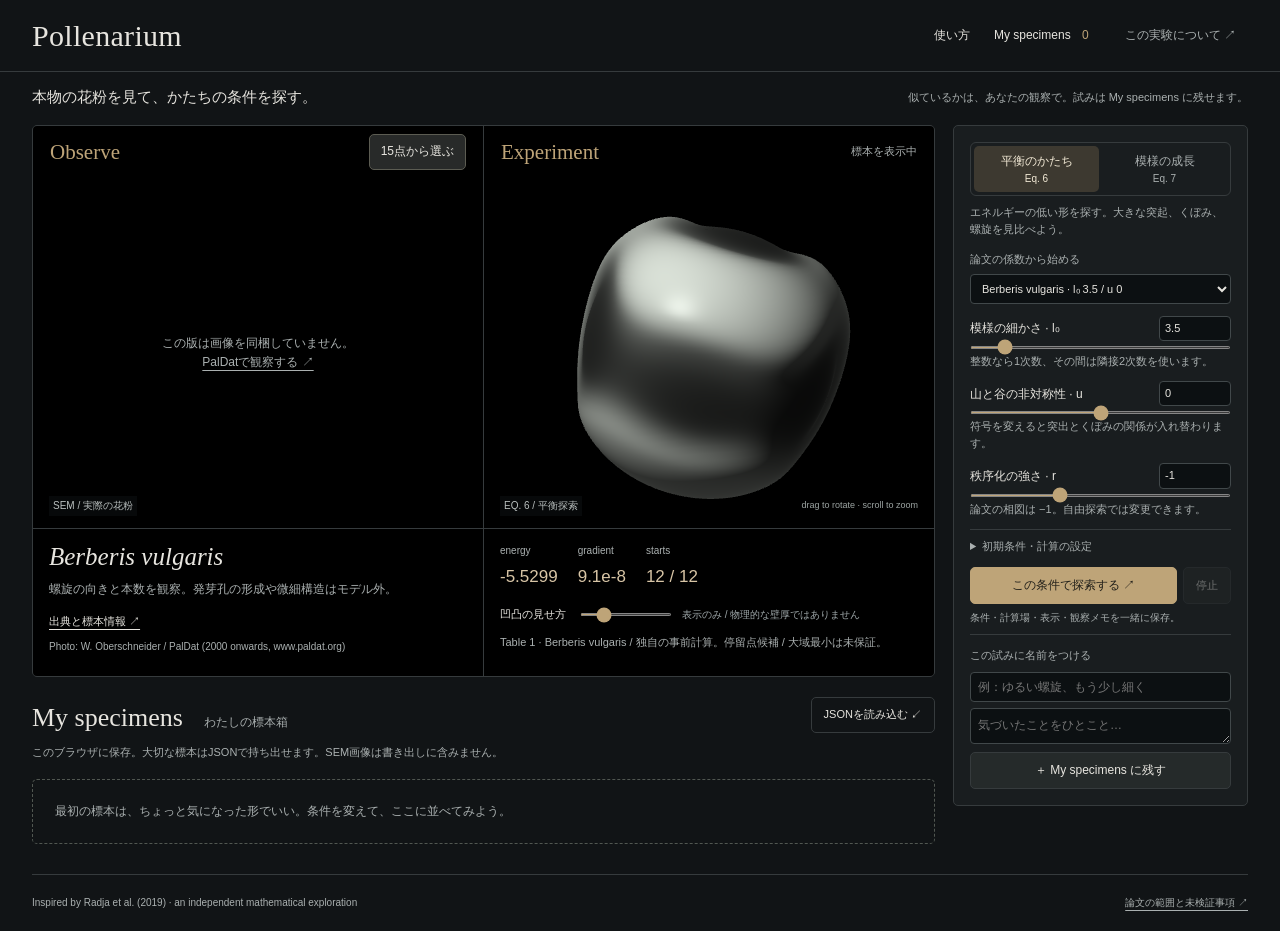
==== app/index.html @ 4a7b5922 "Publish Pollenarium with educational atlas, numerical models, and bilingual guides" ====
<!doctype html><html lang="ja"><head><meta charset="utf-8"><meta name="description" content="Pollenarium: observe pollen, explore mathematical patterns, and save your own specimen collection. 無料の花粉形態形成実験室。"><meta name="viewport" content="width=device-width,initial-scale=1"><title>Pollenarium — pollen experiments</title><link rel="stylesheet" href="style.css"></head><body>
<header><a class="brand" href="./">Pollenarium</a><nav><a href="https://github.com/gyroid-eth/pollenarium/blob/main/docs/user-guide.ja.md" target="_blank" rel="noreferrer">使い方</a><a href="#cabinet">My specimens <span id="count">0</span></a><button class="text-button" id="about-button">この実験について ↗</button></nav></header>
<main><section class="intro"><h1>本物の花粉を見て、かたちの条件を探す。</h1><p>似ているかは、あなたの観察で。試みは My specimens に残せます。</p></section>
<div class="studio-layout"><div class="specimen-area"><section class="workbench"><div class="observation"><div class="panel-top"><span class="eyebrow panel-title">Observe</span><select id="reference" aria-label="観察する花粉" hidden></select><button id="open-atlas" class="atlas-launch" aria-haspopup="dialog" aria-controls="reference-atlas" aria-expanded="false" disabled>標本を選ぶ</button></div><div class="sem-stage"><img id="sem" alt=""><div id="media-missing" hidden>この版は画像を同梱していません。<br><a id="missing-link" target="_blank" rel="noreferrer">PalDatで観察する ↗</a></div><span class="stage-tag">SEM / 実際の花粉</span></div><div class="reference-foot"><h2 id="species"></h2><p id="focus"></p><a id="source" target="_blank" rel="noreferrer">出典と標本情報 ↗</a><small id="credit"></small></div></div>
<div class="creation"><div class="panel-top"><span class="eyebrow panel-title">Experiment</span><span id="status" role="status" aria-live="polite">準備中</span></div><div class="canvas-stage"><canvas id="specimen" aria-label="計算した球面模様。ドラッグで回転できます"></canvas><span class="stage-tag" id="model-tag">EQ. 6 / 平衡探索</span><span class="gesture">drag to rotate · scroll to zoom</span></div><div class="result-foot"><div class="metrics" id="metrics"></div><div class="view-control"><label>凹凸の見せ方 <input id="relief" type="range" min="0" max="0.28" step="0.01" value="0.18"></label><span>表示のみ / 物理的な壁厚ではありません</span></div><p id="result-note"></p></div></div>
</section>
<section id="cabinet"><div class="section-heading"><div><h2>My specimens <span>わたしの標本箱</span></h2></div><label class="import-button">JSONを読み込む ↙<input type="file" id="import" accept="application/json,.json" hidden></label></div><p class="cabinet-note">このブラウザに保存。大切な標本はJSONで持ち出せます。SEM画像は書き出しに含みません。</p><div id="records" class="records"></div></section>
</div><aside class="controls"><div class="tabs" role="group" aria-label="計算モデル"><button id="mode-equilibrium" class="selected">平衡のかたち <small>Eq. 6</small></button><button id="mode-dynamics">模様の成長 <small>Eq. 7</small></button></div><p id="mode-description"></p><label class="preset-label">論文の係数から始める<select id="preset"></select></label><div id="basic-controls"></div><details id="advanced"><summary>初期条件・計算の設定</summary><div id="advanced-controls"></div></details><div class="run-row"><button class="primary" id="run">この条件で探索する ↗</button><button id="pause" disabled>停止</button></div><button id="continue" class="wide" hidden>保存時刻から計算を続ける</button><p class="hint" id="draft-note"></p><div class="save-form"><label for="title">この試みに名前をつける</label><input id="title" placeholder="例：ゆるい螺旋、もう少し細く"><textarea id="observation" rows="2" placeholder="気づいたことをひとこと…" aria-label="観察メモ"></textarea><button id="save" class="wide" disabled>＋ My specimens に残す</button></div></aside></div>
<footer><span>Inspired by Radja et al. (2019) · an independent mathematical exploration</span><a href="https://github.com/gyroid-eth/pollenarium/blob/main/COVERAGE.md">論文の範囲と未検証事項 ↗</a></footer></main>
<dialog id="about"><button id="close-about" class="close">閉じる ×</button><h2>模様から、仕組みを考える。</h2><p>このアプリはRadjaらの球面上のモデルを独自に計算する教育用の実験室です。見た目の一致から生物の物性値を同定するものではありません。採点はありません。</p><p><b>Eq. 6</b> は単一／隣接する球面調和次数に制限したエネルギーの多始点探索。著者の焼きなまし法とは異なり、大域最小を保証しません。保存した形と条件を復元し、再探索できます。</p><p><b>Eq. 7</b> は保存的な時間発展。著者のFiPy法とは異なる球面スペクトル法・4次時間積分と帯域制限した初期雑音を使います。旧方式の保存標本は、その方式のまま続行します。保存した全係数・時刻・刻みから数値計算を続行できます。</p><p>SEMにはモデル外の発芽孔、壁の層、微細構造も写っています。球体の陰影・凹凸は計算場の図示で、電子顕微鏡像や壁厚の予測ではありません。</p><p><a href="https://github.com/gyroid-eth/pollenarium/blob/main/MODEL.md">モデルと計算の詳細</a> · <a href="https://github.com/gyroid-eth/pollenarium/blob/main/COVERAGE.md">到達範囲</a> · <a href="https://github.com/gyroid-eth/pollenarium/blob/main/references/PALDAT_RIGHTS.md">画像の権利</a></p><p>PalDatの画像はAutPalの著作物です。撮影者を各画像に表示し、教育・非商用利用の条件で参照しています。コードのライセンスとは別です。</p><p><a href="https://doi.org/10.1016/j.cell.2019.01.014" target="_blank" rel="noreferrer">Radja et al. Cell (2019) ↗</a></p></dialog>
<dialog id="reference-atlas" class="atlas-dialog" aria-labelledby="atlas-title" aria-describedby="atlas-description">
  <div class="atlas-header"><div><h2 id="atlas-title">どのかたちから、始める？</h2><p id="atlas-description">観察する花粉を選ぶ。計算中の条件と結果はそのまま。</p></div><label class="atlas-search-label"><span class="sr-only">学名で探す</span><input id="atlas-search" type="search" placeholder="学名で探す" autocomplete="off"></label><button id="close-atlas" class="atlas-close">実験へ戻る</button></div>
  <div class="atlas-toolbar"><div id="atlas-filters" class="shape-filters" role="group" aria-label="見た目で絞り込む"></div><span id="atlas-count" role="status" aria-live="polite"></span></div>
  <ul id="atlas-grid" class="taxon-grid" aria-label="観察標本"></ul>
  <p id="atlas-empty" class="atlas-empty" hidden>一致する標本がありません。学名を短くするか、「すべて」を選んでください。</p>
  <p class="atlas-foot">見た目で探すための分類です。孔や溝には発芽口も含みます。写真ごとに倍率が異なります。<br>各写真：撮影者 / PalDat (2000 onwards, www.paldat.org)。<a href="https://github.com/gyroid-eth/pollenarium/blob/main/references/PALDAT_RIGHTS.md" target="_blank" rel="noreferrer">画像の出典と利用条件</a></p>
</dialog>
<div id="toast" role="status"></div><script type="module" src="main.mjs"></script></body></html>
---- app/style.css ----
:root{color-scheme:dark;--bg:#111416;--panel:#191d1f;--line:#363b3d;--ink:#e7e5df;--muted:#aab0b0;--accent:#bea478;--serif:'Iowan Old Style',Palatino,serif;--sans:'Avenir Next','Hiragino Kaku Gothic ProN',sans-serif}
*{box-sizing:border-box}
[hidden]{display:none!important}
html{scroll-behavior:smooth}
body{margin:0;background:var(--bg);color:var(--ink);font:14px/1.6 var(--sans)}
button,input,select,textarea{font:inherit}
button,a,input,select,textarea,summary{touch-action:manipulation}
button,a,summary,.import-button{cursor:pointer}
a{color:inherit;text-underline-offset:4px}
button{border:1px solid var(--line);border-radius:5px;color:var(--ink);background:#252a2a;padding:8px 12px}
button:hover{border-color:var(--accent)}
button:disabled{opacity:.42;cursor:default}
:where(button,a,input,select,textarea,summary):focus-visible{outline:2px solid var(--accent);outline-offset:3px}
select,input[type=number],input[type=text],input[type=search],input:not([type]),textarea{background:#0c1012;border:1px solid #41484a;border-radius:4px;color:var(--ink);padding:7px;max-width:100%}
input[type=range]{accent-color:var(--accent);height:3px}
.sr-only{position:absolute;width:1px;height:1px;padding:0;margin:-1px;overflow:hidden;clip:rect(0,0,0,0);white-space:nowrap;border:0}
header{height:72px;padding:0 32px;display:flex;justify-content:space-between;align-items:center;border-bottom:1px solid var(--line)}
.brand{font:30px var(--serif);letter-spacing:.3px;text-decoration:none}
nav{display:flex;align-items:center;gap:24px;font-size:12px}
nav a{text-decoration:none}
nav span{color:var(--accent);margin-left:8px}
.text-button{background:none;border:0;color:var(--muted)}
main{max-width:1800px;margin:auto;padding:0 32px}
.intro{display:flex;justify-content:space-between;align-items:center;gap:24px;padding:16px 0 18px}
h1{font:15px var(--sans);margin:0}
.intro>p{color:var(--muted);font-size:11px;line-height:1.65;margin:0}
h2{font-size:22px;font-weight:400;margin:0}
.studio-layout{display:grid;grid-template-columns:minmax(0,1fr) 295px;gap:18px;align-items:start}
.specimen-area{min-width:0}
.workbench{display:grid;grid-template-columns:minmax(0,1fr) minmax(0,1fr);gap:1px;border:1px solid var(--line);background:var(--line);border-radius:5px;overflow:hidden}
.observation,.creation{background:#000;min-width:0}
.panel-top{height:52px;padding:13px 17px;display:flex;justify-content:space-between;align-items:center;gap:12px}
.panel-title{font:21px var(--serif);color:var(--accent)}
#status{font-size:11px;color:var(--muted)}
.sem-stage,.canvas-stage{height:350px;position:relative;display:flex;align-items:center;justify-content:center;background:#000}
.sem-stage img{width:100%;height:100%;object-fit:contain}
.stage-tag{position:absolute;left:16px;bottom:12px;font-size:10px;color:#bac0bf;background:#090b0cd9;padding:2px 4px;pointer-events:none}
canvas{width:100%;height:100%;display:block;touch-action:none}
.gesture{position:absolute;right:16px;bottom:16px;color:#9ca4a2;font-size:9px;pointer-events:none}
.reference-foot,.result-foot{padding:14px 16px;border-top:1px solid var(--line);min-height:148px}
.reference-foot h2{font:italic 25px var(--serif)}
.reference-foot p{font-size:12px;line-height:1.65;color:var(--muted);margin:9px 0}
.reference-foot a{font-size:11px}
.reference-foot small{display:block;font-size:10px;color:var(--muted);margin-top:8px}
.metrics{display:flex;flex-wrap:wrap;gap:20px;margin-bottom:16px}
.metric small{display:block;font-size:10px;color:var(--muted);margin-bottom:4px;text-transform:lowercase}
.metric strong{font-size:17px;font-variant-numeric:tabular-nums;color:#d8c5a6;font-weight:400}
.view-control{font-size:11px;display:flex;flex-wrap:wrap;align-items:center;gap:8px}
.view-control label{display:flex;align-items:center;gap:12px}
.view-control input{width:92px}
.view-control span{color:#9ea7a9;font-size:10px}
.result-foot p{font-size:11px;line-height:1.6;color:var(--muted);margin:10px 0 0}
.controls{background:var(--panel);padding:16px;border:1px solid var(--line);border-radius:5px;min-width:0;line-height:1.55}
.tabs{display:flex;border:1px solid var(--line);border-radius:6px;padding:3px;gap:3px}
.tabs button{font-size:12px;flex:1;border:0;background:none;padding:6px 2px;color:var(--muted)}
.tabs small{display:block;font-size:10px}
.tabs .selected{background:#3d3930;color:#f3ead6}
.controls>p{font-size:11px;color:var(--muted);margin:8px 0 10px}
.preset-label{font-size:11px;color:var(--muted)}
.preset-label select{display:block;width:100%;margin:4px 0 10px;font-size:11px}
.control{margin:12px 0}
.control-top{display:flex;align-items:center;justify-content:space-between;gap:10px}
.control label{font-size:12px}
.control input[type=number]{width:72px;font-size:11px;font-variant-numeric:tabular-nums;padding:3px 5px}
.control small{display:block;color:var(--muted);font-size:11px;line-height:1.5;margin-top:4px}
.control input[type=range]{width:100%;display:block;margin:5px 0 0}
details{border-top:1px solid var(--line);margin-top:12px;padding-top:8px}
summary{font-size:11px;color:var(--muted)}
.run-row{display:flex;gap:6px;margin-top:12px}
.primary{background:var(--accent);color:#22201a;border-color:var(--accent);flex:1;font-size:12px}
.run-row>button:last-child{font-size:11px}
.wide{width:100%;font-size:12px;margin-top:8px}
.controls .hint{min-height:14px;font-size:10px;margin:6px 0;color:var(--muted)}
.save-form{border-top:1px solid var(--line);margin-top:9px;padding-top:9px}
.save-form label{font-size:11px;color:var(--muted)}
.save-form input,.save-form textarea{display:block;width:100%;font-size:12px;margin-top:6px;resize:vertical}
.save-form input{padding:5px 7px}
.save-form textarea{height:36px;min-height:36px}
#cabinet{padding:20px 0 24px;scroll-margin-top:18px}
.section-heading{display:flex;align-items:end;justify-content:space-between;gap:12px}
.section-heading h2{font:26px var(--serif)}
.section-heading h2 span{font:12px var(--sans);color:var(--muted);margin-left:15px}
.import-button{font-size:11px;border:1px solid var(--line);border-radius:5px;padding:8px 12px}
.import-button:focus-within{outline:2px solid var(--accent);outline-offset:3px}
.cabinet-note{font-size:11px;line-height:1.65;color:var(--muted);margin:10px 0 18px}
.records{display:flex;gap:14px;overflow:auto;padding-bottom:6px}
.empty{border:1px dashed #515751;border-radius:5px;width:100%;padding:22px;color:var(--muted);font-size:12px}
.card{flex:0 0 210px;border:1px solid var(--line);border-radius:4px;overflow:hidden;background:var(--panel)}
.card img{width:100%;height:110px;object-fit:contain;background:#000;display:block}
.card-body{padding:12px}
.card h3{font-size:13px;font-weight:500;margin:0 0 6px;overflow-wrap:anywhere}
.card p{font-size:10px;color:var(--muted);margin:3px 0}
.card .observation-note{font-size:11px;line-height:1.6;white-space:pre-wrap}
.card-actions{display:flex;gap:5px;margin-top:10px}
.card-actions button{font-size:11px;padding:5px 8px}
.card .restore{background:#39362e}
footer{border-top:1px solid var(--line);padding:20px 0;display:flex;justify-content:space-between;gap:16px;color:var(--muted);font-size:10px}
dialog{background:#15181a;color:var(--ink);border:1px solid #626460;border-radius:8px;max-width:660px;padding:35px;line-height:1.9}
dialog::backdrop{background:#000b}
dialog p{font-size:13px;color:var(--muted)}
.close{float:right;font-size:11px}
#toast{position:fixed;bottom:24px;left:50%;transform:translateX(-50%);background:#e4d6bb;color:#25221c;border-radius:6px;padding:12px 20px;box-shadow:0 4px 30px #0006;display:none;font-size:12px;z-index:5}
#media-missing{color:var(--muted);text-align:center;font-size:12px}
.error{color:#ebb5a8!important}

/* A reference atlas opens independently from the running experiment. */
.atlas-launch{font-size:12px;background:#282a29;border-color:#5c5c52;padding:7px 11px}
.atlas-dialog{max-width:none;width:min(1380px,calc(100vw - 56px));height:min(875px,calc(100dvh - 48px));padding:26px 30px;overflow:auto;overscroll-behavior:contain}
.atlas-header{display:flex;align-items:center;gap:25px}
.atlas-header>div{flex:1}
.atlas-header h2{font:32px/1.35 var(--serif)}
.atlas-header p{font-size:12px;line-height:1.6;margin:6px 0 0}
.atlas-search-label{width:260px}
#atlas-search{width:100%;font-size:12px;padding:9px 10px}
.atlas-close{font-size:12px;white-space:nowrap}
.atlas-toolbar{display:flex;align-items:center;justify-content:space-between;gap:16px;margin:18px 0 20px}
.shape-filters{display:flex;flex-wrap:wrap;gap:8px}
.shape-filters button{font-size:11px;padding:5px 9px;border-radius:14px;background:transparent}
.shape-filters button[aria-pressed=true]{border-color:var(--accent);background:#39352d;color:#eedfc3}
#atlas-count{font-size:11px;white-space:nowrap;color:var(--muted)}
.taxon-grid{list-style:none;margin:0;padding:0;display:grid;grid-template-columns:repeat(5,minmax(0,1fr));gap:12px 18px;align-content:start}
.taxon-grid>li{min-width:0}
.taxon{width:100%;height:100%;padding:0;border:1px solid transparent;border-bottom-color:var(--line);background:transparent;text-align:left;border-radius:3px;overflow:hidden}
.taxon[aria-pressed=true]{border:1px solid var(--accent);background:#272621}
.taxon:hover{border-color:#8d806b}
.taxon-media{height:140px;display:flex;align-items:center;justify-content:center;background:#000}
.taxon img{display:block;width:100%;height:100%;object-fit:contain}
.taxon-missing{font-size:11px;color:var(--muted)}
.taxon strong{font:italic 17px/1.25 var(--serif);display:block;padding:7px 8px 0}
.taxon small{font-size:10px;line-height:1.4;color:var(--muted);display:block;padding:3px 8px 7px}
.atlas-foot{font-size:11px;line-height:1.65;margin:16px 0 0}
.atlas-empty{padding:35px 0}
@media(max-width:1100px){
  main{padding:0 24px}.studio-layout{display:flex;flex-direction:column;gap:18px}.specimen-area{display:contents}
  .workbench{width:100%;order:0}.controls{width:100%;order:1;padding:18px}#cabinet{width:100%;order:2;padding-top:8px}
  .sem-stage,.canvas-stage{height:330px}.atlas-header{flex-wrap:wrap;gap:16px}.atlas-header>div{flex:1 1 50%}.atlas-search-label{width:220px}
  .taxon-grid{grid-template-columns:repeat(3,minmax(0,1fr))}.taxon-media{height:130px}
}
@media(max-width:650px){
  header{height:65px;padding:0 14px}.brand{font-size:26px}nav{gap:0}nav .text-button{display:none}main{padding:0 14px}
  .intro{display:block;padding:14px 0}.intro>p{margin-top:7px}.workbench{grid-template-columns:1fr}
  .sem-stage,.canvas-stage{height:320px}.reference-foot,.result-foot{min-height:0}.panel-top{padding:14px}.panel-title{font-size:20px}.gesture{font-size:8px}
  .section-heading h2{font-size:23px}.section-heading h2 span{display:block;margin:5px 0 0}.section-heading{gap:10px}
  footer{display:block}footer a{display:block;margin-top:8px}.atlas-dialog{width:calc(100vw - 20px);height:calc(100dvh - 20px);padding:18px}
  .atlas-header{display:grid;grid-template-columns:minmax(0,1fr) auto;gap:12px}.atlas-header>div{grid-column:1/-1}.atlas-header h2{font-size:26px}
  .atlas-search-label{width:100%;min-width:0}.atlas-close{font-size:11px;padding:9px 10px}.atlas-toolbar{align-items:start;margin:16px 0}
  .shape-filters{gap:5px}#atlas-count{font-size:10px}.taxon-grid{grid-template-columns:repeat(2,minmax(0,1fr));gap:12px 8px}
  .taxon-media{height:105px}.taxon strong{font-size:15px}.atlas-foot{font-size:10px}
}
@media(prefers-reduced-motion:reduce){html{scroll-behavior:auto}}

@media(max-width:650px){header nav{gap:10px}}
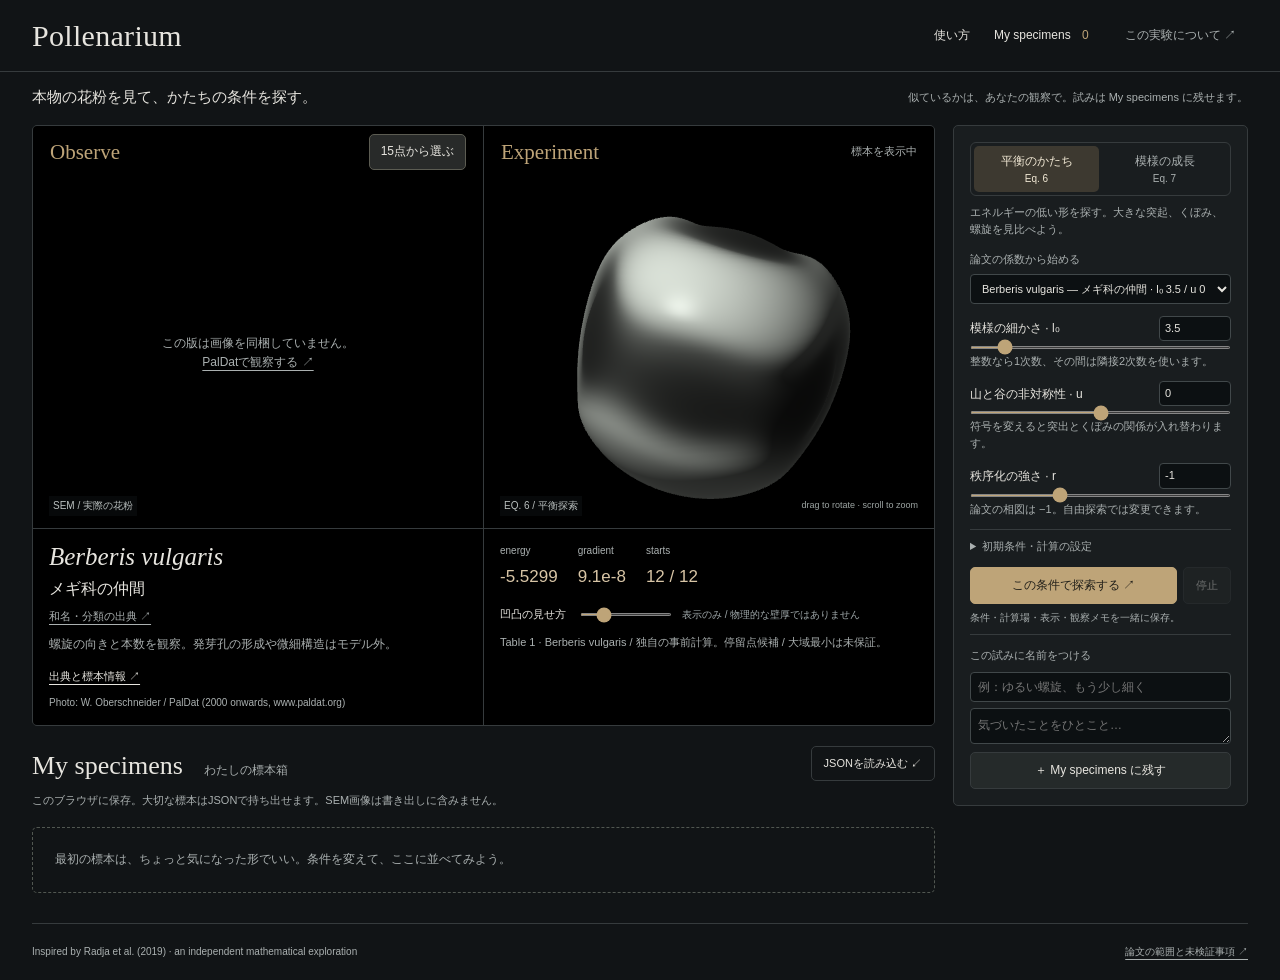
==== commit 143b9a5b: "Add Japanese specimen names and taxonomic group labels" ====
--- a/app/index.html
+++ b/app/index.html
@@ -1,7 +1,7 @@
 <!doctype html><html lang="ja"><head><meta charset="utf-8"><meta name="description" content="Pollenarium: observe pollen, explore mathematical patterns, and save your own specimen collection. 無料の花粉形態形成実験室。"><meta name="viewport" content="width=device-width,initial-scale=1"><title>Pollenarium — pollen experiments</title><link rel="stylesheet" href="style.css"></head><body>
 <header><a class="brand" href="./">Pollenarium</a><nav><a href="https://github.com/gyroid-eth/pollenarium/blob/main/docs/user-guide.ja.md" target="_blank" rel="noreferrer">使い方</a><a href="#cabinet">My specimens <span id="count">0</span></a><button class="text-button" id="about-button">この実験について ↗</button></nav></header>
 <main><section class="intro"><h1>本物の花粉を見て、かたちの条件を探す。</h1><p>似ているかは、あなたの観察で。試みは My specimens に残せます。</p></section>
-<div class="studio-layout"><div class="specimen-area"><section class="workbench"><div class="observation"><div class="panel-top"><span class="eyebrow panel-title">Observe</span><select id="reference" aria-label="観察する花粉" hidden></select><button id="open-atlas" class="atlas-launch" aria-haspopup="dialog" aria-controls="reference-atlas" aria-expanded="false" disabled>標本を選ぶ</button></div><div class="sem-stage"><img id="sem" alt=""><div id="media-missing" hidden>この版は画像を同梱していません。<br><a id="missing-link" target="_blank" rel="noreferrer">PalDatで観察する ↗</a></div><span class="stage-tag">SEM / 実際の花粉</span></div><div class="reference-foot"><h2 id="species"></h2><p id="focus"></p><a id="source" target="_blank" rel="noreferrer">出典と標本情報 ↗</a><small id="credit"></small></div></div>
+<div class="studio-layout"><div class="specimen-area"><section class="workbench"><div class="observation"><div class="panel-top"><span class="eyebrow panel-title">Observe</span><select id="reference" aria-label="観察する花粉" hidden></select><button id="open-atlas" class="atlas-launch" aria-haspopup="dialog" aria-controls="reference-atlas" aria-expanded="false" disabled>標本を選ぶ</button></div><div class="sem-stage"><img id="sem" alt=""><div id="media-missing" hidden>この版は画像を同梱していません。<br><a id="missing-link" target="_blank" rel="noreferrer">PalDatで観察する ↗</a></div><span class="stage-tag">SEM / 実際の花粉</span></div><div class="reference-foot"><h2 id="species"></h2><p id="species-ja" class="species-ja"></p><p id="species-group" class="species-group"></p><a id="name-source" class="name-source" href="../references/japanese-names.json" target="_blank" rel="noreferrer">和名・分類の出典 ↗</a><p id="focus"></p><a id="source" target="_blank" rel="noreferrer">出典と標本情報 ↗</a><small id="credit"></small></div></div>
 <div class="creation"><div class="panel-top"><span class="eyebrow panel-title">Experiment</span><span id="status" role="status" aria-live="polite">準備中</span></div><div class="canvas-stage"><canvas id="specimen" aria-label="計算した球面模様。ドラッグで回転できます"></canvas><span class="stage-tag" id="model-tag">EQ. 6 / 平衡探索</span><span class="gesture">drag to rotate · scroll to zoom</span></div><div class="result-foot"><div class="metrics" id="metrics"></div><div class="view-control"><label>凹凸の見せ方 <input id="relief" type="range" min="0" max="0.28" step="0.01" value="0.18"></label><span>表示のみ / 物理的な壁厚ではありません</span></div><p id="result-note"></p></div></div>
 </section>
 <section id="cabinet"><div class="section-heading"><div><h2>My specimens <span>わたしの標本箱</span></h2></div><label class="import-button">JSONを読み込む ↙<input type="file" id="import" accept="application/json,.json" hidden></label></div><p class="cabinet-note">このブラウザに保存。大切な標本はJSONで持ち出せます。SEM画像は書き出しに含みません。</p><div id="records" class="records"></div></section>
@@ -9,7 +9,7 @@
 <footer><span>Inspired by Radja et al. (2019) · an independent mathematical exploration</span><a href="https://github.com/gyroid-eth/pollenarium/blob/main/COVERAGE.md">論文の範囲と未検証事項 ↗</a></footer></main>
 <dialog id="about"><button id="close-about" class="close">閉じる ×</button><h2>模様から、仕組みを考える。</h2><p>このアプリはRadjaらの球面上のモデルを独自に計算する教育用の実験室です。見た目の一致から生物の物性値を同定するものではありません。採点はありません。</p><p><b>Eq. 6</b> は単一／隣接する球面調和次数に制限したエネルギーの多始点探索。著者の焼きなまし法とは異なり、大域最小を保証しません。保存した形と条件を復元し、再探索できます。</p><p><b>Eq. 7</b> は保存的な時間発展。著者のFiPy法とは異なる球面スペクトル法・4次時間積分と帯域制限した初期雑音を使います。旧方式の保存標本は、その方式のまま続行します。保存した全係数・時刻・刻みから数値計算を続行できます。</p><p>SEMにはモデル外の発芽孔、壁の層、微細構造も写っています。球体の陰影・凹凸は計算場の図示で、電子顕微鏡像や壁厚の予測ではありません。</p><p><a href="https://github.com/gyroid-eth/pollenarium/blob/main/MODEL.md">モデルと計算の詳細</a> · <a href="https://github.com/gyroid-eth/pollenarium/blob/main/COVERAGE.md">到達範囲</a> · <a href="https://github.com/gyroid-eth/pollenarium/blob/main/references/PALDAT_RIGHTS.md">画像の権利</a></p><p>PalDatの画像はAutPalの著作物です。撮影者を各画像に表示し、教育・非商用利用の条件で参照しています。コードのライセンスとは別です。</p><p><a href="https://doi.org/10.1016/j.cell.2019.01.014" target="_blank" rel="noreferrer">Radja et al. Cell (2019) ↗</a></p></dialog>
 <dialog id="reference-atlas" class="atlas-dialog" aria-labelledby="atlas-title" aria-describedby="atlas-description">
-  <div class="atlas-header"><div><h2 id="atlas-title">どのかたちから、始める？</h2><p id="atlas-description">観察する花粉を選ぶ。計算中の条件と結果はそのまま。</p></div><label class="atlas-search-label"><span class="sr-only">学名で探す</span><input id="atlas-search" type="search" placeholder="学名で探す" autocomplete="off"></label><button id="close-atlas" class="atlas-close">実験へ戻る</button></div>
+  <div class="atlas-header"><div><h2 id="atlas-title">どのかたちから、始める？</h2><p id="atlas-description">観察する花粉を選ぶ。計算中の条件と結果はそのまま。</p></div><label class="atlas-search-label"><span class="sr-only">学名・和名・仲間で探す</span><input id="atlas-search" type="search" placeholder="学名・和名・仲間で探す" autocomplete="off"></label><button id="close-atlas" class="atlas-close">実験へ戻る</button></div>
   <div class="atlas-toolbar"><div id="atlas-filters" class="shape-filters" role="group" aria-label="見た目で絞り込む"></div><span id="atlas-count" role="status" aria-live="polite"></span></div>
   <ul id="atlas-grid" class="taxon-grid" aria-label="観察標本"></ul>
   <p id="atlas-empty" class="atlas-empty" hidden>一致する標本がありません。学名を短くするか、「すべて」を選んでください。</p>
--- a/app/style.css
+++ b/app/style.css
@@ -150,3 +150,9 @@
 @media(prefers-reduced-motion:reduce){html{scroll-behavior:auto}}
 
 @media(max-width:650px){header nav{gap:10px}}
+
+/* Japanese labels supplement the existing scientific specimen names. */
+.reference-foot .species-ja{font-size:16px;margin:6px 0 3px;color:var(--ink);line-height:1.5}
+.reference-foot .species-group{font-size:12px;margin:0 0 4px;color:var(--muted)}
+.reference-foot .name-source{font-size:11px;color:var(--muted)}
+.taxon-ja{display:block;padding:5px 8px 0;font:12px/1.5 var(--sans);color:var(--ink);overflow-wrap:anywhere}
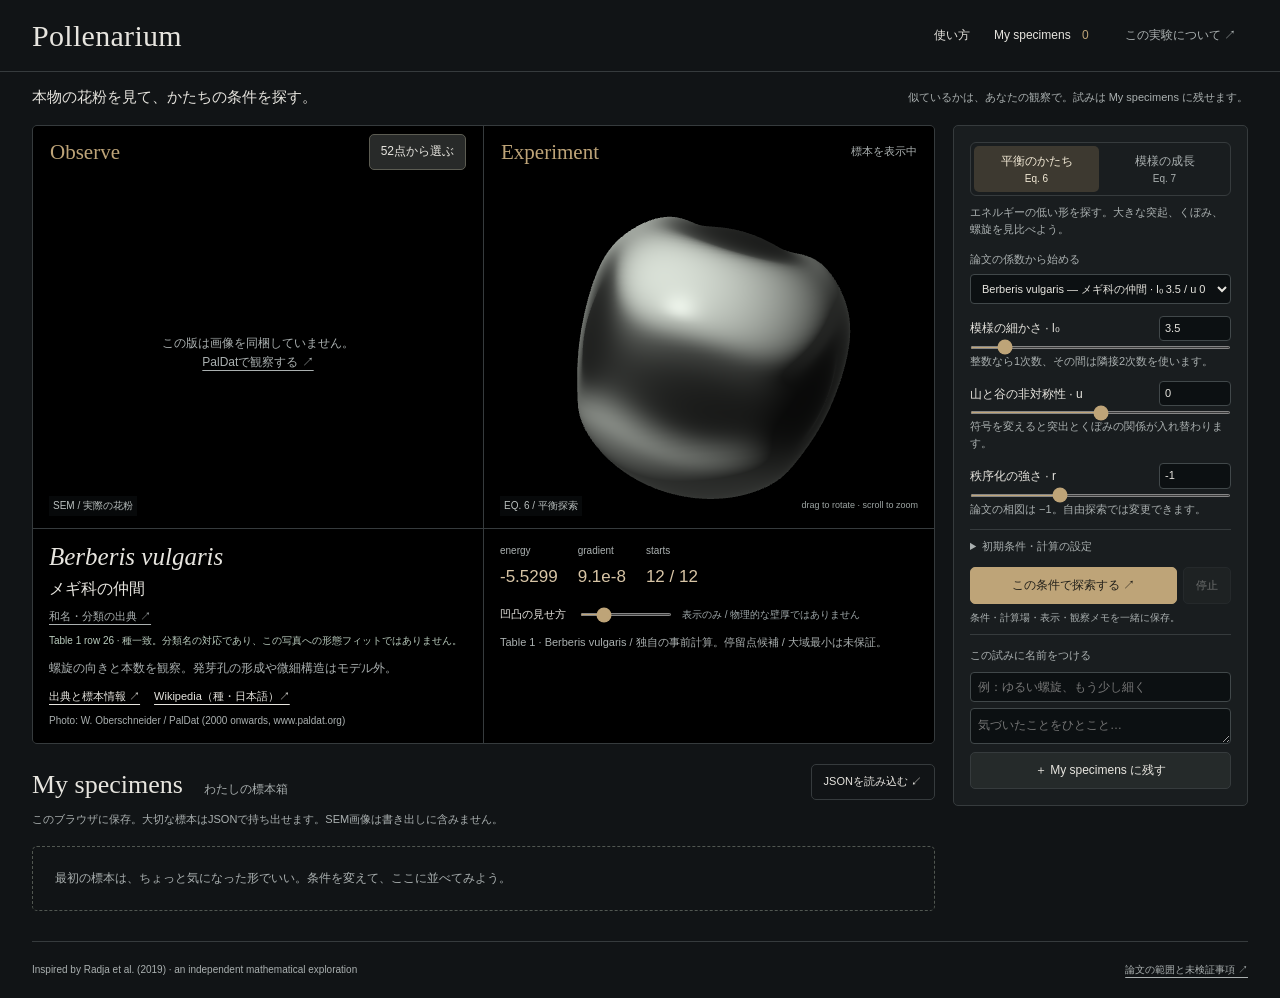
==== commit 9e8adf0d: "Expand atlas to 52 taxa with paper filtering and Wikipedia links" ====
--- a/app/index.html
+++ b/app/index.html
@@ -1,7 +1,7 @@
 <!doctype html><html lang="ja"><head><meta charset="utf-8"><meta name="description" content="Pollenarium: observe pollen, explore mathematical patterns, and save your own specimen collection. 無料の花粉形態形成実験室。"><meta name="viewport" content="width=device-width,initial-scale=1"><title>Pollenarium — pollen experiments</title><link rel="stylesheet" href="style.css"></head><body>
 <header><a class="brand" href="./">Pollenarium</a><nav><a href="https://github.com/gyroid-eth/pollenarium/blob/main/docs/user-guide.ja.md" target="_blank" rel="noreferrer">使い方</a><a href="#cabinet">My specimens <span id="count">0</span></a><button class="text-button" id="about-button">この実験について ↗</button></nav></header>
 <main><section class="intro"><h1>本物の花粉を見て、かたちの条件を探す。</h1><p>似ているかは、あなたの観察で。試みは My specimens に残せます。</p></section>
-<div class="studio-layout"><div class="specimen-area"><section class="workbench"><div class="observation"><div class="panel-top"><span class="eyebrow panel-title">Observe</span><select id="reference" aria-label="観察する花粉" hidden></select><button id="open-atlas" class="atlas-launch" aria-haspopup="dialog" aria-controls="reference-atlas" aria-expanded="false" disabled>標本を選ぶ</button></div><div class="sem-stage"><img id="sem" alt=""><div id="media-missing" hidden>この版は画像を同梱していません。<br><a id="missing-link" target="_blank" rel="noreferrer">PalDatで観察する ↗</a></div><span class="stage-tag">SEM / 実際の花粉</span></div><div class="reference-foot"><h2 id="species"></h2><p id="species-ja" class="species-ja"></p><p id="species-group" class="species-group"></p><a id="name-source" class="name-source" href="../references/japanese-names.json" target="_blank" rel="noreferrer">和名・分類の出典 ↗</a><p id="focus"></p><a id="source" target="_blank" rel="noreferrer">出典と標本情報 ↗</a><small id="credit"></small></div></div>
+<div class="studio-layout"><div class="specimen-area"><section class="workbench"><div class="observation"><div class="panel-top"><span class="eyebrow panel-title">Observe</span><select id="reference" aria-label="観察する花粉" hidden></select><button id="open-atlas" class="atlas-launch" aria-haspopup="dialog" aria-controls="reference-atlas" aria-expanded="false" disabled>標本を選ぶ</button></div><div class="sem-stage"><img id="sem" alt=""><div id="media-missing" hidden>この版は画像を同梱していません。<br><a id="missing-link" target="_blank" rel="noreferrer">PalDatで観察する ↗</a></div><span class="stage-tag">SEM / 実際の花粉</span></div><div class="reference-foot"><h2 id="species"></h2><p id="species-ja" class="species-ja"></p><p id="species-group" class="species-group"></p><p id="species-taxonomy" class="species-taxonomy" hidden></p><a id="name-source" class="name-source" href="../references/japanese-names.json" target="_blank" rel="noreferrer">和名・分類の出典 ↗</a><p id="paper-match" class="paper-match" hidden></p><p id="focus"></p><div class="reference-links"><a id="source" target="_blank" rel="noreferrer">出典と標本情報 ↗</a><a id="wikipedia" target="_blank" rel="noreferrer" hidden></a></div><small id="credit"></small></div></div>
 <div class="creation"><div class="panel-top"><span class="eyebrow panel-title">Experiment</span><span id="status" role="status" aria-live="polite">準備中</span></div><div class="canvas-stage"><canvas id="specimen" aria-label="計算した球面模様。ドラッグで回転できます"></canvas><span class="stage-tag" id="model-tag">EQ. 6 / 平衡探索</span><span class="gesture">drag to rotate · scroll to zoom</span></div><div class="result-foot"><div class="metrics" id="metrics"></div><div class="view-control"><label>凹凸の見せ方 <input id="relief" type="range" min="0" max="0.28" step="0.01" value="0.18"></label><span>表示のみ / 物理的な壁厚ではありません</span></div><p id="result-note"></p></div></div>
 </section>
 <section id="cabinet"><div class="section-heading"><div><h2>My specimens <span>わたしの標本箱</span></h2></div><label class="import-button">JSONを読み込む ↙<input type="file" id="import" accept="application/json,.json" hidden></label></div><p class="cabinet-note">このブラウザに保存。大切な標本はJSONで持ち出せます。SEM画像は書き出しに含みません。</p><div id="records" class="records"></div></section>
@@ -10,9 +10,9 @@
 <dialog id="about"><button id="close-about" class="close">閉じる ×</button><h2>模様から、仕組みを考える。</h2><p>このアプリはRadjaらの球面上のモデルを独自に計算する教育用の実験室です。見た目の一致から生物の物性値を同定するものではありません。採点はありません。</p><p><b>Eq. 6</b> は単一／隣接する球面調和次数に制限したエネルギーの多始点探索。著者の焼きなまし法とは異なり、大域最小を保証しません。保存した形と条件を復元し、再探索できます。</p><p><b>Eq. 7</b> は保存的な時間発展。著者のFiPy法とは異なる球面スペクトル法・4次時間積分と帯域制限した初期雑音を使います。旧方式の保存標本は、その方式のまま続行します。保存した全係数・時刻・刻みから数値計算を続行できます。</p><p>SEMにはモデル外の発芽孔、壁の層、微細構造も写っています。球体の陰影・凹凸は計算場の図示で、電子顕微鏡像や壁厚の予測ではありません。</p><p><a href="https://github.com/gyroid-eth/pollenarium/blob/main/MODEL.md">モデルと計算の詳細</a> · <a href="https://github.com/gyroid-eth/pollenarium/blob/main/COVERAGE.md">到達範囲</a> · <a href="https://github.com/gyroid-eth/pollenarium/blob/main/references/PALDAT_RIGHTS.md">画像の権利</a></p><p>PalDatの画像はAutPalの著作物です。撮影者を各画像に表示し、教育・非商用利用の条件で参照しています。コードのライセンスとは別です。</p><p><a href="https://doi.org/10.1016/j.cell.2019.01.014" target="_blank" rel="noreferrer">Radja et al. Cell (2019) ↗</a></p></dialog>
 <dialog id="reference-atlas" class="atlas-dialog" aria-labelledby="atlas-title" aria-describedby="atlas-description">
   <div class="atlas-header"><div><h2 id="atlas-title">どのかたちから、始める？</h2><p id="atlas-description">観察する花粉を選ぶ。計算中の条件と結果はそのまま。</p></div><label class="atlas-search-label"><span class="sr-only">学名・和名・仲間で探す</span><input id="atlas-search" type="search" placeholder="学名・和名・仲間で探す" autocomplete="off"></label><button id="close-atlas" class="atlas-close">実験へ戻る</button></div>
-  <div class="atlas-toolbar"><div id="atlas-filters" class="shape-filters" role="group" aria-label="見た目で絞り込む"></div><span id="atlas-count" role="status" aria-live="polite"></span></div>
+  <div class="atlas-toolbar"><div id="atlas-filters" class="shape-filters" role="group" aria-label="標本を絞り込む"></div><span id="atlas-count" role="status" aria-live="polite"></span></div>
   <ul id="atlas-grid" class="taxon-grid" aria-label="観察標本"></ul>
   <p id="atlas-empty" class="atlas-empty" hidden>一致する標本がありません。学名を短くするか、「すべて」を選んでください。</p>
-  <p class="atlas-foot">見た目で探すための分類です。孔や溝には発芽口も含みます。写真ごとに倍率が異なります。<br>各写真：撮影者 / PalDat (2000 onwards, www.paldat.org)。<a href="https://github.com/gyroid-eth/pollenarium/blob/main/references/PALDAT_RIGHTS.md" target="_blank" rel="noreferrer">画像の出典と利用条件</a></p>
+  <p class="atlas-foot">見た目で探すための分類です。孔や溝には発芽口も含みます。「論文presetあり」はTable 1の分類名との対応で、写真への形態フィットを意味しません。「属のみ」は種一致ではありません。写真ごとに倍率が異なります。<br>各写真：撮影者 / PalDat (2000 onwards, www.paldat.org)。<a href="https://github.com/gyroid-eth/pollenarium/blob/main/references/PALDAT_RIGHTS.md" target="_blank" rel="noreferrer">画像の出典と利用条件</a></p>
 </dialog>
 <div id="toast" role="status"></div><script type="module" src="main.mjs"></script></body></html>
--- a/app/style.css
+++ b/app/style.css
@@ -117,6 +117,8 @@
 .shape-filters{display:flex;flex-wrap:wrap;gap:8px}
 .shape-filters button{font-size:11px;padding:5px 9px;border-radius:14px;background:transparent}
 .shape-filters button[aria-pressed=true]{border-color:var(--accent);background:#39352d;color:#eedfc3}
+.shape-filters .preset-filter{margin-left:7px;border-style:dashed}
+.shape-filters .preset-filter[aria-pressed=true]{border-style:solid;background:#26382f;color:#d8ebdc}
 #atlas-count{font-size:11px;white-space:nowrap;color:var(--muted)}
 .taxon-grid{list-style:none;margin:0;padding:0;display:grid;grid-template-columns:repeat(5,minmax(0,1fr));gap:12px 18px;align-content:start}
 .taxon-grid>li{min-width:0}
@@ -156,3 +158,7 @@
 .reference-foot .species-group{font-size:12px;margin:0 0 4px;color:var(--muted)}
 .reference-foot .name-source{font-size:11px;color:var(--muted)}
 .taxon-ja{display:block;padding:5px 8px 0;font:12px/1.5 var(--sans);color:var(--ink);overflow-wrap:anywhere}
+.taxon-preset{display:block;width:max-content;max-width:calc(100% - 16px);margin:5px 8px 0;padding:2px 6px;border:1px solid #5c665d;border-radius:10px;font:9px/1.4 var(--sans);color:#b9cbbd;overflow:hidden;text-overflow:ellipsis;white-space:nowrap}
+.reference-foot .species-taxonomy{font-size:11px;margin:0 0 4px;color:var(--muted)}
+.reference-foot .paper-match{margin:7px 0;font-size:10px;color:#b9cbbd}
+.reference-links{display:flex;flex-wrap:wrap;gap:7px 14px}
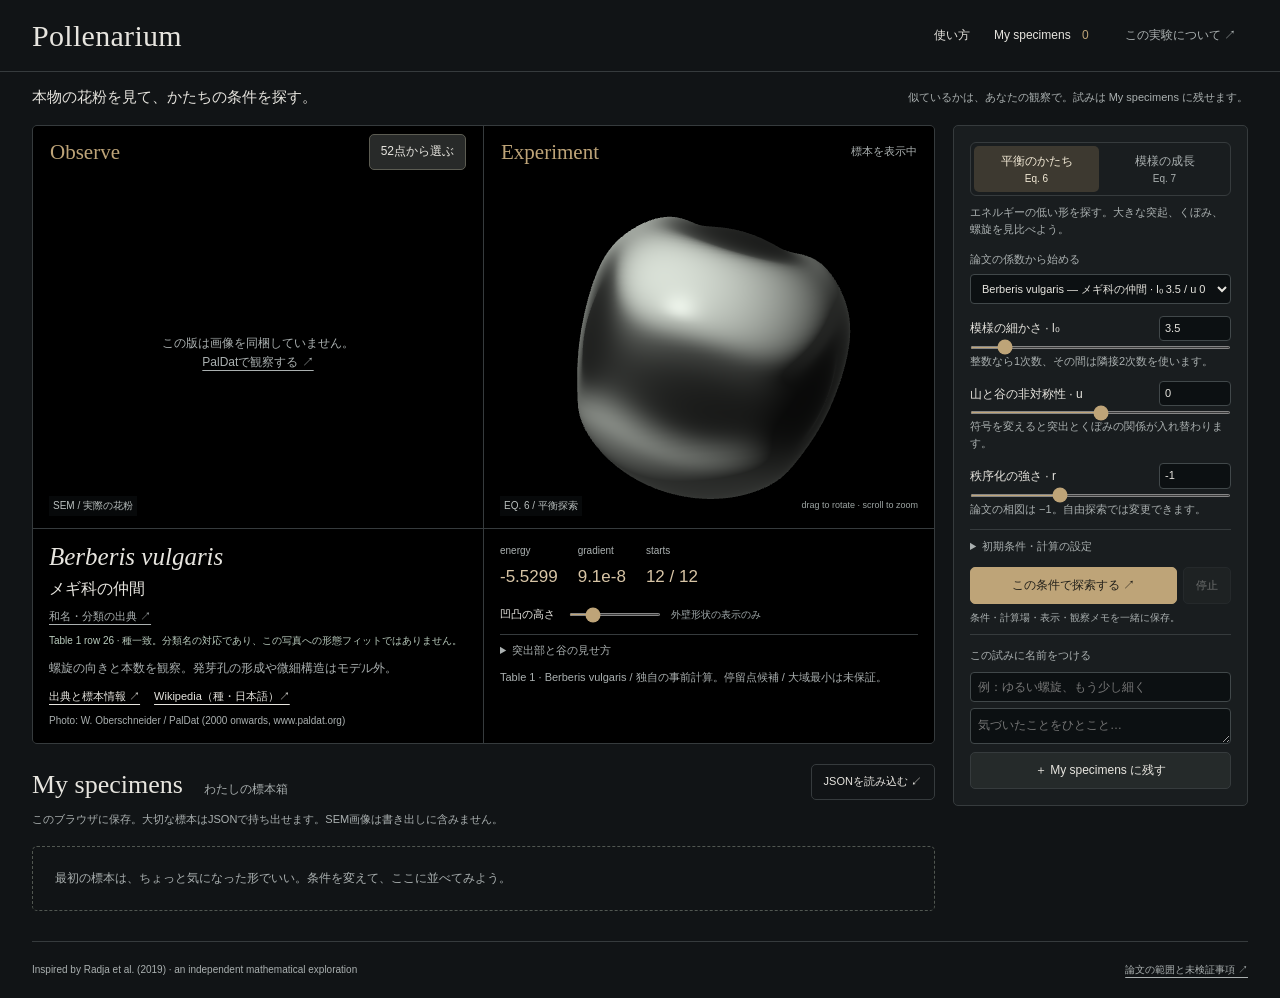
==== commit 4cb425ad: "Add saved parametric outer-wall display controls" ====
--- a/app/index.html
+++ b/app/index.html
@@ -2,12 +2,24 @@
 <header><a class="brand" href="./">Pollenarium</a><nav><a href="https://github.com/gyroid-eth/pollenarium/blob/main/docs/user-guide.ja.md" target="_blank" rel="noreferrer">使い方</a><a href="#cabinet">My specimens <span id="count">0</span></a><button class="text-button" id="about-button">この実験について ↗</button></nav></header>
 <main><section class="intro"><h1>本物の花粉を見て、かたちの条件を探す。</h1><p>似ているかは、あなたの観察で。試みは My specimens に残せます。</p></section>
 <div class="studio-layout"><div class="specimen-area"><section class="workbench"><div class="observation"><div class="panel-top"><span class="eyebrow panel-title">Observe</span><select id="reference" aria-label="観察する花粉" hidden></select><button id="open-atlas" class="atlas-launch" aria-haspopup="dialog" aria-controls="reference-atlas" aria-expanded="false" disabled>標本を選ぶ</button></div><div class="sem-stage"><img id="sem" alt=""><div id="media-missing" hidden>この版は画像を同梱していません。<br><a id="missing-link" target="_blank" rel="noreferrer">PalDatで観察する ↗</a></div><span class="stage-tag">SEM / 実際の花粉</span></div><div class="reference-foot"><h2 id="species"></h2><p id="species-ja" class="species-ja"></p><p id="species-group" class="species-group"></p><p id="species-taxonomy" class="species-taxonomy" hidden></p><a id="name-source" class="name-source" href="../references/japanese-names.json" target="_blank" rel="noreferrer">和名・分類の出典 ↗</a><p id="paper-match" class="paper-match" hidden></p><p id="focus"></p><div class="reference-links"><a id="source" target="_blank" rel="noreferrer">出典と標本情報 ↗</a><a id="wikipedia" target="_blank" rel="noreferrer" hidden></a></div><small id="credit"></small></div></div>
-<div class="creation"><div class="panel-top"><span class="eyebrow panel-title">Experiment</span><span id="status" role="status" aria-live="polite">準備中</span></div><div class="canvas-stage"><canvas id="specimen" aria-label="計算した球面模様。ドラッグで回転できます"></canvas><span class="stage-tag" id="model-tag">EQ. 6 / 平衡探索</span><span class="gesture">drag to rotate · scroll to zoom</span></div><div class="result-foot"><div class="metrics" id="metrics"></div><div class="view-control"><label>凹凸の見せ方 <input id="relief" type="range" min="0" max="0.28" step="0.01" value="0.18"></label><span>表示のみ / 物理的な壁厚ではありません</span></div><p id="result-note"></p></div></div>
+<div class="creation"><div class="panel-top"><span class="eyebrow panel-title">Experiment</span><span id="status" role="status" aria-live="polite">準備中</span></div><div class="canvas-stage"><canvas id="specimen" aria-label="計算した球面模様。ドラッグで回転できます"></canvas><span class="stage-tag" id="model-tag">EQ. 6 / 平衡探索</span><span class="gesture">drag to rotate · scroll to zoom</span></div><div class="result-foot"><div class="metrics" id="metrics"></div><div class="view-control"><label>凹凸の高さ <input id="relief" type="range" min="0" max="0.28" step="0.01" value="0.18"></label><span>外壁形状の表示のみ</span></div><details class="view-settings"><summary>突出部と谷の見せ方</summary><div class="view-shape-controls"><label><span>突出部を絞る <output id="peak-sharpness-value">1.00</output></span><input id="peak-sharpness" type="range" min="1" max="6" step="0.25" value="1"><small>値を上げると中間高さを抑えます。突出部の高さも変わります。</small></label><label><span>谷の深さ <output id="valley-depth-value">1.00</output></span><input id="valley-depth" type="range" min="0" max="1" step="0.05" value="1"><small>小さくすると谷を浅く表示します。</small></label></div><button id="reset-view-shape" type="button">追加設定を元に戻す</button><p>計算場と模様の配置は変えません。沈着や成長の物理計算ではありません。</p></details><p id="result-note"></p></div></div>
 </section>
 <section id="cabinet"><div class="section-heading"><div><h2>My specimens <span>わたしの標本箱</span></h2></div><label class="import-button">JSONを読み込む ↙<input type="file" id="import" accept="application/json,.json" hidden></label></div><p class="cabinet-note">このブラウザに保存。大切な標本はJSONで持ち出せます。SEM画像は書き出しに含みません。</p><div id="records" class="records"></div></section>
 </div><aside class="controls"><div class="tabs" role="group" aria-label="計算モデル"><button id="mode-equilibrium" class="selected">平衡のかたち <small>Eq. 6</small></button><button id="mode-dynamics">模様の成長 <small>Eq. 7</small></button></div><p id="mode-description"></p><label class="preset-label">論文の係数から始める<select id="preset"></select></label><div id="basic-controls"></div><details id="advanced"><summary>初期条件・計算の設定</summary><div id="advanced-controls"></div></details><div class="run-row"><button class="primary" id="run">この条件で探索する ↗</button><button id="pause" disabled>停止</button></div><button id="continue" class="wide" hidden>保存時刻から計算を続ける</button><p class="hint" id="draft-note"></p><div class="save-form"><label for="title">この試みに名前をつける</label><input id="title" placeholder="例：ゆるい螺旋、もう少し細く"><textarea id="observation" rows="2" placeholder="気づいたことをひとこと…" aria-label="観察メモ"></textarea><button id="save" class="wide" disabled>＋ My specimens に残す</button></div></aside></div>
 <footer><span>Inspired by Radja et al. (2019) · an independent mathematical exploration</span><a href="https://github.com/gyroid-eth/pollenarium/blob/main/COVERAGE.md">論文の範囲と未検証事項 ↗</a></footer></main>
 <dialog id="about"><button id="close-about" class="close">閉じる ×</button><h2>模様から、仕組みを考える。</h2><p>このアプリはRadjaらの球面上のモデルを独自に計算する教育用の実験室です。見た目の一致から生物の物性値を同定するものではありません。採点はありません。</p><p><b>Eq. 6</b> は単一／隣接する球面調和次数に制限したエネルギーの多始点探索。著者の焼きなまし法とは異なり、大域最小を保証しません。保存した形と条件を復元し、再探索できます。</p><p><b>Eq. 7</b> は保存的な時間発展。著者のFiPy法とは異なる球面スペクトル法・4次時間積分と帯域制限した初期雑音を使います。旧方式の保存標本は、その方式のまま続行します。保存した全係数・時刻・刻みから数値計算を続行できます。</p><p>SEMにはモデル外の発芽孔、壁の層、微細構造も写っています。球体の陰影・凹凸は計算場の図示で、電子顕微鏡像や壁厚の予測ではありません。</p><p><a href="https://github.com/gyroid-eth/pollenarium/blob/main/MODEL.md">モデルと計算の詳細</a> · <a href="https://github.com/gyroid-eth/pollenarium/blob/main/COVERAGE.md">到達範囲</a> · <a href="https://github.com/gyroid-eth/pollenarium/blob/main/references/PALDAT_RIGHTS.md">画像の権利</a></p><p>PalDatの画像はAutPalの著作物です。撮影者を各画像に表示し、教育・非商用利用の条件で参照しています。コードのライセンスとは別です。</p><p><a href="https://doi.org/10.1016/j.cell.2019.01.014" target="_blank" rel="noreferrer">Radja et al. Cell (2019) ↗</a></p></dialog>
+<dialog id="report-dialog" class="report-dialog" aria-labelledby="report-title" aria-describedby="report-intro">
+  <button id="close-report" class="close">閉じる ×</button>
+  <span class="eyebrow">My specimens / report</span><h2 id="report-title">この結果を、再現候補として報告する</h2>
+  <p id="report-intro">採点や一致判定ではありません。保存した標本そのものを使い、似ている所と違う所の両方を記録します。</p>
+  <p id="report-context" class="report-context"></p>
+  <div class="report-notes"><label>似ていると思うところ<textarea id="report-similarities" rows="3" placeholder="例：突起の間隔や全体のまとまり"></textarea></label><label>違うと思うところ<textarea id="report-differences" rows="3" placeholder="例：SEMの孔や細かな壁構造は再現していない"></textarea></label></div>
+  <label class="report-body-label">GitHubへ貼る完全な本文<textarea id="report-body" rows="10" readonly></textarea></label>
+  <ol class="report-steps"><li>生成画像PNGをダウンロード</li><li>再現用JSONをダウンロード（全係数・全条件・seed・表示を保持）</li><li>完全な本文をコピー</li><li>GitHub作成画面で本文を貼り、2ファイルを添付して、自分で送信</li></ol>
+  <p class="report-privacy">PalDatのSEM画像は添付されません。参照URLとクレジットだけが報告に入ります。報告内容は自動送信されません。GitHubで内容を確認して、自分で投稿してください。</p>
+  <div class="report-downloads"><button id="report-download-png">生成PNGを保存</button><button id="report-download-json">再現JSONを保存</button><button id="report-copy">本文をコピー</button></div>
+  <div class="report-submit"><span>作成画面には短い案内だけ入ります。完全な本文は上でコピーしてください。</span><a id="report-github" class="button-link" target="_blank" rel="noreferrer">GitHub Issue作成画面を開く ↗</a></div>
+</dialog>
 <dialog id="reference-atlas" class="atlas-dialog" aria-labelledby="atlas-title" aria-describedby="atlas-description">
   <div class="atlas-header"><div><h2 id="atlas-title">どのかたちから、始める？</h2><p id="atlas-description">観察する花粉を選ぶ。計算中の条件と結果はそのまま。</p></div><label class="atlas-search-label"><span class="sr-only">学名・和名・仲間で探す</span><input id="atlas-search" type="search" placeholder="学名・和名・仲間で探す" autocomplete="off"></label><button id="close-atlas" class="atlas-close">実験へ戻る</button></div>
   <div class="atlas-toolbar"><div id="atlas-filters" class="shape-filters" role="group" aria-label="標本を絞り込む"></div><span id="atlas-count" role="status" aria-live="polite"></span></div>
--- a/app/style.css
+++ b/app/style.css
@@ -49,6 +49,15 @@
 .view-control label{display:flex;align-items:center;gap:12px}
 .view-control input{width:92px}
 .view-control span{color:#9ea7a9;font-size:10px}
+.view-settings{margin-top:10px;padding-top:7px}
+.view-settings summary{width:max-content}
+.view-shape-controls{display:grid;grid-template-columns:1fr 1fr;gap:14px;margin:10px 0}
+.view-shape-controls label>span{display:flex;justify-content:space-between;gap:8px;font-size:11px}
+.view-shape-controls output{color:var(--accent);font-variant-numeric:tabular-nums}
+.view-shape-controls input{display:block;width:100%;margin:6px 0}
+.view-shape-controls small,.view-settings p{display:block;color:var(--muted);font-size:9px;line-height:1.5}
+.view-settings button{font-size:10px;padding:5px 8px}
+.view-settings p{display:inline;margin-left:9px}
 .result-foot p{font-size:11px;line-height:1.6;color:var(--muted);margin:10px 0 0}
 .controls{background:var(--panel);padding:16px;border:1px solid var(--line);border-radius:5px;min-width:0;line-height:1.55}
 .tabs{display:flex;border:1px solid var(--line);border-radius:6px;padding:3px;gap:3px}
@@ -94,6 +103,7 @@
 .card-actions{display:flex;gap:5px;margin-top:10px}
 .card-actions button{font-size:11px;padding:5px 8px}
 .card .restore{background:#39362e}
+.card .report{width:100%;margin-top:7px;padding:6px 8px;font-size:11px;border-color:#625945;background:#28251f;color:#e5d8c0}
 footer{border-top:1px solid var(--line);padding:20px 0;display:flex;justify-content:space-between;gap:16px;color:var(--muted);font-size:10px}
 dialog{background:#15181a;color:var(--ink);border:1px solid #626460;border-radius:8px;max-width:660px;padding:35px;line-height:1.9}
 dialog::backdrop{background:#000b}
@@ -102,6 +112,23 @@
 #toast{position:fixed;bottom:24px;left:50%;transform:translateX(-50%);background:#e4d6bb;color:#25221c;border-radius:6px;padding:12px 20px;box-shadow:0 4px 30px #0006;display:none;font-size:12px;z-index:5}
 #media-missing{color:var(--muted);text-align:center;font-size:12px}
 .error{color:#ebb5a8!important}
+
+/* A saved result becomes a user-reviewed draft; the app never submits it. */
+.report-dialog{width:min(780px,calc(100vw - 40px));max-width:780px;max-height:calc(100dvh - 40px);overflow:auto;padding:30px}
+.report-dialog h2{font:28px/1.35 var(--serif);margin:5px 0 8px}
+.report-dialog>p{margin:8px 0}
+.report-context{padding:8px 10px;border-left:2px solid var(--accent);background:#202426;overflow-wrap:anywhere}
+.report-notes{display:grid;grid-template-columns:1fr 1fr;gap:12px;margin:18px 0}
+.report-notes label,.report-body-label{display:block;font-size:11px;color:var(--muted)}
+.report-notes textarea,.report-body-label textarea{display:block;width:100%;margin-top:5px;resize:vertical;font-size:12px;line-height:1.55}
+.report-body-label textarea{min-height:190px;white-space:pre;font-family:ui-monospace,SFMono-Regular,Menlo,monospace}
+.report-steps{margin:14px 0;padding-left:22px;font-size:12px;color:var(--muted)}
+.report-privacy{font-size:11px!important;border-top:1px solid var(--line);padding-top:10px}
+.report-downloads{display:flex;flex-wrap:wrap;gap:7px;margin:14px 0}
+.report-downloads button{font-size:11px}
+.report-submit{display:flex;align-items:center;justify-content:space-between;gap:15px;margin-top:12px}
+.report-submit span{font-size:10px;line-height:1.5;color:var(--muted);max-width:360px}
+.button-link{display:inline-block;border:1px solid var(--accent);border-radius:5px;background:var(--accent);color:#22201a;padding:8px 12px;text-decoration:none;font-size:12px;white-space:nowrap}
 
 /* A reference atlas opens independently from the running experiment. */
 .atlas-launch{font-size:12px;background:#282a29;border-color:#5c5c52;padding:7px 11px}
@@ -142,12 +169,14 @@
   header{height:65px;padding:0 14px}.brand{font-size:26px}nav{gap:0}nav .text-button{display:none}main{padding:0 14px}
   .intro{display:block;padding:14px 0}.intro>p{margin-top:7px}.workbench{grid-template-columns:1fr}
   .sem-stage,.canvas-stage{height:320px}.reference-foot,.result-foot{min-height:0}.panel-top{padding:14px}.panel-title{font-size:20px}.gesture{font-size:8px}
+  .view-shape-controls{grid-template-columns:1fr}.view-settings p{display:block;margin:8px 0 0}
   .section-heading h2{font-size:23px}.section-heading h2 span{display:block;margin:5px 0 0}.section-heading{gap:10px}
   footer{display:block}footer a{display:block;margin-top:8px}.atlas-dialog{width:calc(100vw - 20px);height:calc(100dvh - 20px);padding:18px}
   .atlas-header{display:grid;grid-template-columns:minmax(0,1fr) auto;gap:12px}.atlas-header>div{grid-column:1/-1}.atlas-header h2{font-size:26px}
   .atlas-search-label{width:100%;min-width:0}.atlas-close{font-size:11px;padding:9px 10px}.atlas-toolbar{align-items:start;margin:16px 0}
   .shape-filters{gap:5px}#atlas-count{font-size:10px}.taxon-grid{grid-template-columns:repeat(2,minmax(0,1fr));gap:12px 8px}
   .taxon-media{height:105px}.taxon strong{font-size:15px}.atlas-foot{font-size:10px}
+  .report-dialog{width:calc(100vw - 20px);max-height:calc(100dvh - 20px);padding:20px}.report-dialog h2{font-size:24px}.report-notes{grid-template-columns:1fr}.report-submit{align-items:stretch;flex-direction:column}.button-link{text-align:center;white-space:normal}
 }
 @media(prefers-reduced-motion:reduce){html{scroll-behavior:auto}}
 
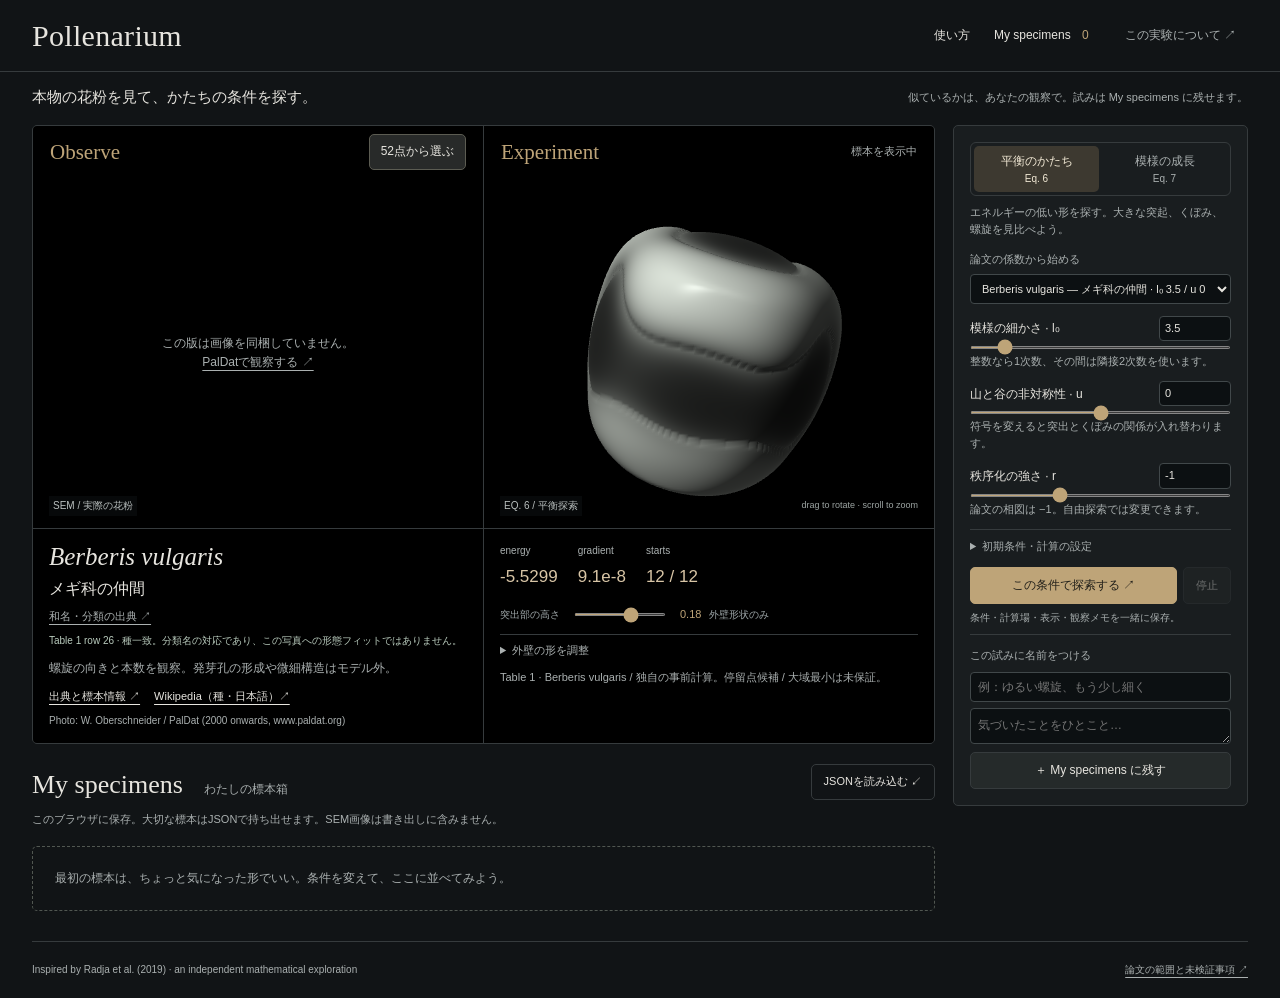
==== commit 9fcf2c34: "Integrate parametric wall profiles into SEM comparison" ====
--- a/app/index.html
+++ b/app/index.html
@@ -2,7 +2,7 @@
 <header><a class="brand" href="./">Pollenarium</a><nav><a href="https://github.com/gyroid-eth/pollenarium/blob/main/docs/user-guide.ja.md" target="_blank" rel="noreferrer">使い方</a><a href="#cabinet">My specimens <span id="count">0</span></a><button class="text-button" id="about-button">この実験について ↗</button></nav></header>
 <main><section class="intro"><h1>本物の花粉を見て、かたちの条件を探す。</h1><p>似ているかは、あなたの観察で。試みは My specimens に残せます。</p></section>
 <div class="studio-layout"><div class="specimen-area"><section class="workbench"><div class="observation"><div class="panel-top"><span class="eyebrow panel-title">Observe</span><select id="reference" aria-label="観察する花粉" hidden></select><button id="open-atlas" class="atlas-launch" aria-haspopup="dialog" aria-controls="reference-atlas" aria-expanded="false" disabled>標本を選ぶ</button></div><div class="sem-stage"><img id="sem" alt=""><div id="media-missing" hidden>この版は画像を同梱していません。<br><a id="missing-link" target="_blank" rel="noreferrer">PalDatで観察する ↗</a></div><span class="stage-tag">SEM / 実際の花粉</span></div><div class="reference-foot"><h2 id="species"></h2><p id="species-ja" class="species-ja"></p><p id="species-group" class="species-group"></p><p id="species-taxonomy" class="species-taxonomy" hidden></p><a id="name-source" class="name-source" href="../references/japanese-names.json" target="_blank" rel="noreferrer">和名・分類の出典 ↗</a><p id="paper-match" class="paper-match" hidden></p><p id="focus"></p><div class="reference-links"><a id="source" target="_blank" rel="noreferrer">出典と標本情報 ↗</a><a id="wikipedia" target="_blank" rel="noreferrer" hidden></a></div><small id="credit"></small></div></div>
-<div class="creation"><div class="panel-top"><span class="eyebrow panel-title">Experiment</span><span id="status" role="status" aria-live="polite">準備中</span></div><div class="canvas-stage"><canvas id="specimen" aria-label="計算した球面模様。ドラッグで回転できます"></canvas><span class="stage-tag" id="model-tag">EQ. 6 / 平衡探索</span><span class="gesture">drag to rotate · scroll to zoom</span></div><div class="result-foot"><div class="metrics" id="metrics"></div><div class="view-control"><label>凹凸の高さ <input id="relief" type="range" min="0" max="0.28" step="0.01" value="0.18"></label><span>外壁形状の表示のみ</span></div><details class="view-settings"><summary>突出部と谷の見せ方</summary><div class="view-shape-controls"><label><span>突出部を絞る <output id="peak-sharpness-value">1.00</output></span><input id="peak-sharpness" type="range" min="1" max="6" step="0.25" value="1"><small>値を上げると中間高さを抑えます。突出部の高さも変わります。</small></label><label><span>谷の深さ <output id="valley-depth-value">1.00</output></span><input id="valley-depth" type="range" min="0" max="1" step="0.05" value="1"><small>小さくすると谷を浅く表示します。</small></label></div><button id="reset-view-shape" type="button">追加設定を元に戻す</button><p>計算場と模様の配置は変えません。沈着や成長の物理計算ではありません。</p></details><p id="result-note"></p></div></div>
+<div class="creation"><div class="panel-top"><span class="eyebrow panel-title">Experiment</span><span id="status" role="status" aria-live="polite">準備中</span></div><div class="canvas-stage"><canvas id="specimen" aria-label="計算した球面模様。ドラッグで回転できます"></canvas><span class="stage-tag" id="model-tag">EQ. 6 / 平衡探索</span><span class="gesture">drag to rotate · scroll to zoom</span></div><div class="result-foot"><div class="metrics" id="metrics"></div><div class="view-control"><label><span id="relief-label">突出部の高さ</span> <input id="relief" type="range" min="0" max="0.28" step="0.01" value="0.18"><output id="relief-value">0.18</output></label><span>外壁形状のみ</span></div><details class="view-settings"><summary>外壁の形を調整</summary><label class="height-mode-label">表示方式 <select id="height-mode"><option value="component-profile-v1">外壁を成形（A）</option><option value="signed-power-v1">旧表示（保存互換）</option></select></label><div class="view-shape-controls"><label id="wall-width-control"><span>裾の広がり <output id="wall-width-value">0.48</output></span><input id="wall-width" type="range" min="0.12" max="0.95" step="0.01" value="0.48"><small>半分の高さでの広がり。根元の領域は変えません。</small></label><label id="tip-roundness-control"><span>先端の丸み <output id="tip-roundness-value">0.04</output></span><input id="tip-roundness" type="range" min="0" max="1" step="0.01" value="0.04"><small>0で鋭く、1で丸く。実際の先端はメッシュにも依存します。</small></label><label id="wall-valley-control"><span>谷の深さ <output id="wall-valley-value">0.025</output></span><input id="wall-valley" type="range" min="0" max="0.08" step="0.005" value="0.025"><small>突出部の高さとは独立に調整します。</small></label><label id="wall-resolution-control"><span>表示の密度</span><select id="wall-resolution"><option value="64">標準</option><option value="96">高密度</option></select><small>同じ計算場を細かく描画。数値モデルの解像度は変わりません。</small></label><label id="peak-sharpness-control" hidden><span>突出部を絞る <output id="peak-sharpness-value">1.00</output></span><input id="peak-sharpness" type="range" min="1" max="6" step="0.25" value="1"><small>旧方式。裾を絞ると突出部の高さも変わります。</small></label><label id="valley-depth-control" hidden><span>谷の深さ（高さ比） <output id="valley-depth-value">1.00</output></span><input id="valley-depth" type="range" min="0" max="1" step="0.05" value="1"><small>小さくすると谷を浅く表示します。</small></label></div><button id="reset-view-shape" type="button">形状設定を元に戻す</button><p id="wall-note">計算場を保ち、沈着後の外壁を幾何学的に成形します。</p></details><p id="result-note"></p></div></div>
 </section>
 <section id="cabinet"><div class="section-heading"><div><h2>My specimens <span>わたしの標本箱</span></h2></div><label class="import-button">JSONを読み込む ↙<input type="file" id="import" accept="application/json,.json" hidden></label></div><p class="cabinet-note">このブラウザに保存。大切な標本はJSONで持ち出せます。SEM画像は書き出しに含みません。</p><div id="records" class="records"></div></section>
 </div><aside class="controls"><div class="tabs" role="group" aria-label="計算モデル"><button id="mode-equilibrium" class="selected">平衡のかたち <small>Eq. 6</small></button><button id="mode-dynamics">模様の成長 <small>Eq. 7</small></button></div><p id="mode-description"></p><label class="preset-label">論文の係数から始める<select id="preset"></select></label><div id="basic-controls"></div><details id="advanced"><summary>初期条件・計算の設定</summary><div id="advanced-controls"></div></details><div class="run-row"><button class="primary" id="run">この条件で探索する ↗</button><button id="pause" disabled>停止</button></div><button id="continue" class="wide" hidden>保存時刻から計算を続ける</button><p class="hint" id="draft-note"></p><div class="save-form"><label for="title">この試みに名前をつける</label><input id="title" placeholder="例：ゆるい螺旋、もう少し細く"><textarea id="observation" rows="2" placeholder="気づいたことをひとこと…" aria-label="観察メモ"></textarea><button id="save" class="wide" disabled>＋ My specimens に残す</button></div></aside></div>
--- a/app/style.css
+++ b/app/style.css
@@ -191,3 +191,12 @@
 .reference-foot .species-taxonomy{font-size:11px;margin:0 0 4px;color:var(--muted)}
 .reference-foot .paper-match{margin:7px 0;font-size:10px;color:#b9cbbd}
 .reference-links{display:flex;flex-wrap:wrap;gap:7px 14px}
+
+/* The existing SEM/experiment layout is retained; shape controls live in its disclosure. */
+.height-mode-label{display:flex;align-items:center;gap:10px;margin:12px 0 4px;font-size:11px}
+.height-mode-label select,.view-shape-controls select{min-width:0;font-size:11px;padding:5px 7px;max-width:100%}
+.view-shape-controls select{display:block;margin:8px 0}
+#wall-note{display:block;margin:10px 0 0;line-height:1.65}
+#relief-value{font-variant-numeric:tabular-nums;color:var(--accent)}
+
+@media(max-width:700px){.view-settings[data-height-mode="component-profile-v1"] .view-shape-controls{grid-template-columns:repeat(2,minmax(0,1fr));gap:12px}}
